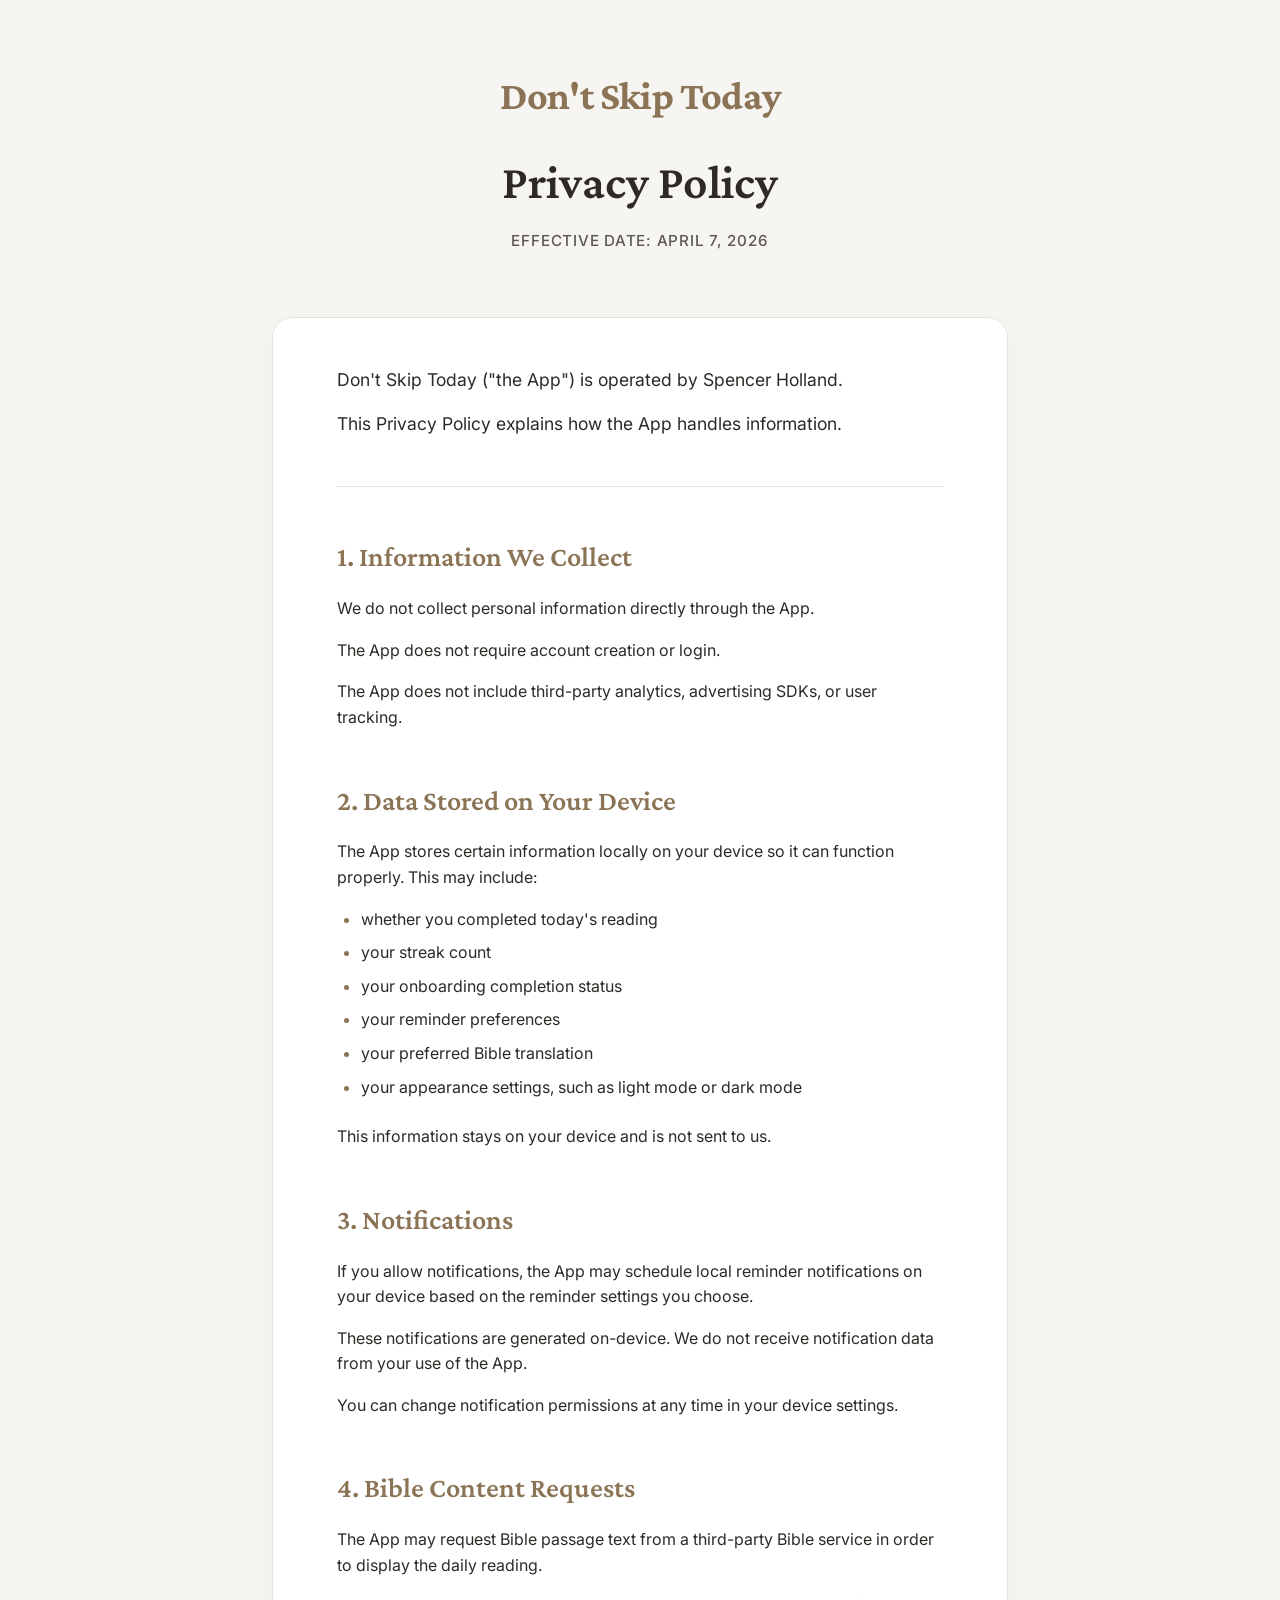
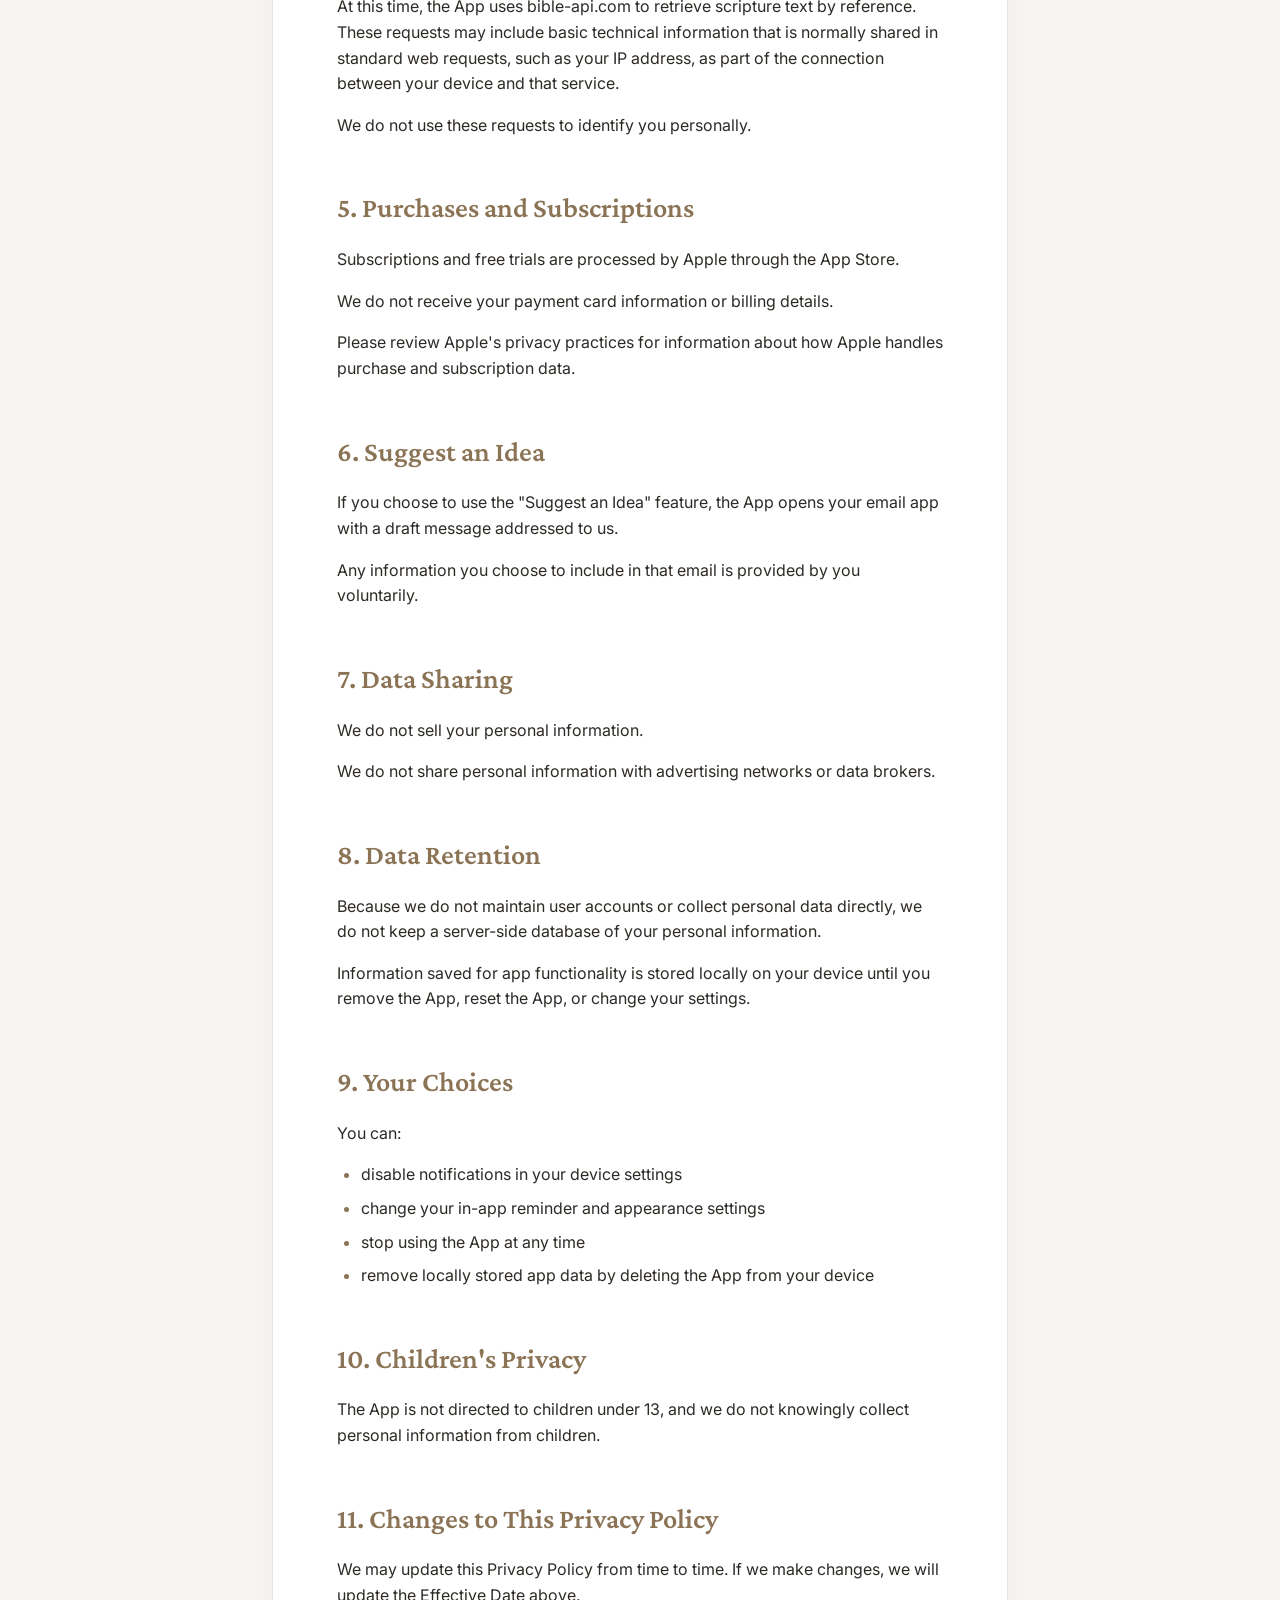
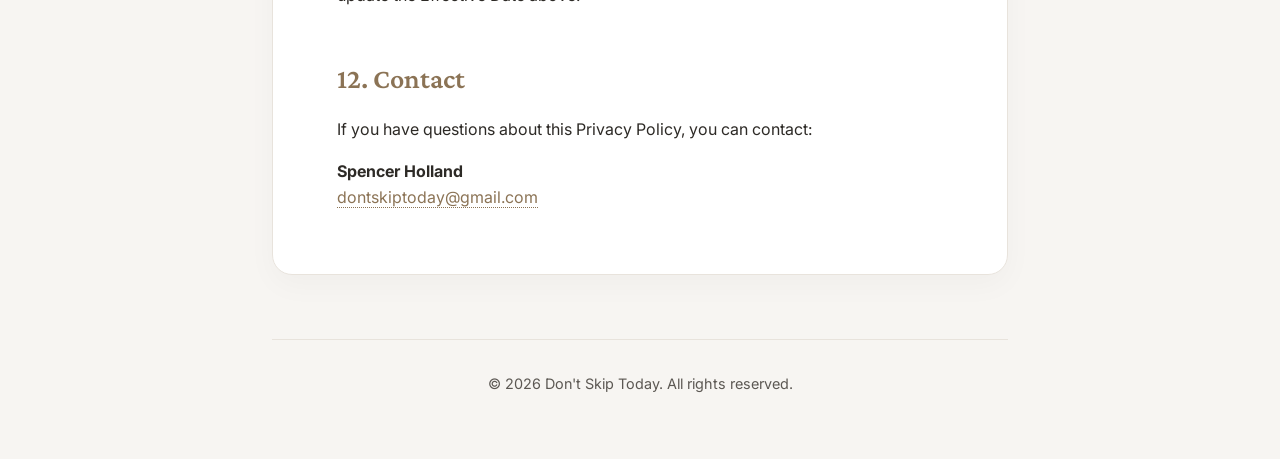
==== index.html @ a33f75e5 "Initial commit for Don't Skip Today Privacy Policy" ====
<!DOCTYPE html>
<html lang="en">
<head>
    <meta charset="UTF-8">
    <meta name="viewport" content="width=device-width, initial-scale=1.0">
    <title>Privacy Policy | Don't Skip Today</title>
    <link rel="preconnect" href="https://fonts.googleapis.com">
    <link rel="preconnect" href="https://fonts.gstatic.com" crossorigin>
    <link href="https://fonts.googleapis.com/css2?family=Crimson+Pro:ital,wght@0,400;0,600;0,700;1,400&family=Inter:wght@300;400;500;600&display=swap" rel="stylesheet">
    <style>
        :root {
            --bg-color: #f7f5f2;
            --text-primary: #2d2a26;
            --text-secondary: #5c5853;
            --accent-color: #8b7355;
            --card-bg: #ffffff;
            --border-color: #e8e3dc;
        }

        @media (prefers-color-scheme: dark) {
            :root {
                --bg-color: #1a1918;
                --text-primary: #ededed;
                --text-secondary: #a39e99;
                --accent-color: #d4b895;
                --card-bg: #242221;
                --border-color: #383533;
            }
        }

        * {
            box-sizing: border-box;
            margin: 0;
            padding: 0;
        }

        body {
            font-family: 'Inter', sans-serif;
            background-color: var(--bg-color);
            color: var(--text-primary);
            line-height: 1.6;
            -webkit-font-smoothing: antialiased;
            -moz-osx-font-smoothing: grayscale;
        }

        .container {
            max-width: 800px;
            margin: 0 auto;
            padding: 4rem 2rem;
        }

        header {
            text-align: center;
            margin-bottom: 4rem;
            animation: fadeInDown 0.8s ease-out;
        }

        .logo {
            font-family: 'Crimson Pro', serif;
            font-size: 2.5rem;
            font-weight: 700;
            color: var(--accent-color);
            margin-bottom: 1rem;
            letter-spacing: -0.02em;
        }

        h1 {
            font-family: 'Crimson Pro', serif;
            font-size: 3rem;
            font-weight: 600;
            margin-bottom: 0.5rem;
            color: var(--text-primary);
        }

        .meta {
            font-size: 0.95rem;
            color: var(--text-secondary);
            font-weight: 500;
            letter-spacing: 0.05em;
            text-transform: uppercase;
        }

        .policy-content {
            background-color: var(--card-bg);
            padding: 3rem 4rem;
            border-radius: 20px;
            box-shadow: 0 10px 30px rgba(0, 0, 0, 0.03);
            border: 1px solid var(--border-color);
            animation: fadeInUp 0.8s ease-out 0.2s both;
        }

        .intro {
            font-size: 1.1rem;
            color: var(--text-secondary);
            margin-bottom: 3rem;
            padding-bottom: 2rem;
            border-bottom: 1px solid var(--border-color);
        }

        section {
            margin-bottom: 3rem;
        }

        section:last-child {
            margin-bottom: 0;
        }

        h2 {
            font-family: 'Crimson Pro', serif;
            font-size: 1.75rem;
            font-weight: 600;
            color: var(--accent-color);
            margin-bottom: 1rem;
            display: flex;
            align-items: center;
            gap: 10px;
        }

        p {
            margin-bottom: 1rem;
            color: var(--text-primary);
            font-weight: 400;
        }

        ul {
            margin-bottom: 1.5rem;
            padding-left: 1.5rem;
            color: var(--text-primary);
        }

        li {
            margin-bottom: 0.5rem;
            position: relative;
            list-style-type: disc;
        }

        li::marker {
            color: var(--accent-color);
        }

        a {
            color: var(--accent-color);
            text-decoration: none;
            transition: opacity 0.2s;
            border-bottom: 1px dotted var(--accent-color);
        }

        a:hover {
            opacity: 0.8;
            border-bottom-style: solid;
        }

        footer {
            text-align: center;
            margin-top: 4rem;
            padding-top: 2rem;
            color: var(--text-secondary);
            font-size: 0.9rem;
            border-top: 1px solid var(--border-color);
            animation: fadeIn 1s ease-out 0.6s both;
        }

        /* Animations */
        @keyframes fadeInDown {
            from { opacity: 0; transform: translateY(-20px); }
            to { opacity: 1; transform: translateY(0); }
        }

        @keyframes fadeInUp {
            from { opacity: 0; transform: translateY(20px); }
            to { opacity: 1; transform: translateY(0); }
        }

        @keyframes fadeIn {
            from { opacity: 0; }
            to { opacity: 1; }
        }

        @media (max-width: 768px) {
            .container {
                padding: 2rem 1rem;
            }
            .policy-content {
                padding: 2rem;
            }
            h1 {
                font-size: 2.25rem;
            }
        }
    </style>
</head>
<body>

    <div class="container">
        <header>
            <div class="logo">Don't Skip Today</div>
            <h1>Privacy Policy</h1>
            <div class="meta">Effective Date: April 7, 2026</div>
        </header>

        <main class="policy-content">
            <div class="intro">
                <p>Don't Skip Today ("the App") is operated by Spencer Holland.</p>
                <p>This Privacy Policy explains how the App handles information.</p>
            </div>

            <section>
                <h2>1. Information We Collect</h2>
                <p>We do not collect personal information directly through the App.</p>
                <p>The App does not require account creation or login.</p>
                <p>The App does not include third-party analytics, advertising SDKs, or user tracking.</p>
            </section>

            <section>
                <h2>2. Data Stored on Your Device</h2>
                <p>The App stores certain information locally on your device so it can function properly. This may include:</p>
                <ul>
                    <li>whether you completed today's reading</li>
                    <li>your streak count</li>
                    <li>your onboarding completion status</li>
                    <li>your reminder preferences</li>
                    <li>your preferred Bible translation</li>
                    <li>your appearance settings, such as light mode or dark mode</li>
                </ul>
                <p>This information stays on your device and is not sent to us.</p>
            </section>

            <section>
                <h2>3. Notifications</h2>
                <p>If you allow notifications, the App may schedule local reminder notifications on your device based on the reminder settings you choose.</p>
                <p>These notifications are generated on-device. We do not receive notification data from your use of the App.</p>
                <p>You can change notification permissions at any time in your device settings.</p>
            </section>

            <section>
                <h2>4. Bible Content Requests</h2>
                <p>The App may request Bible passage text from a third-party Bible service in order to display the daily reading.</p>
                <p>At this time, the App uses bible-api.com to retrieve scripture text by reference. These requests may include basic technical information that is normally shared in standard web requests, such as your IP address, as part of the connection between your device and that service.</p>
                <p>We do not use these requests to identify you personally.</p>
            </section>

            <section>
                <h2>5. Purchases and Subscriptions</h2>
                <p>Subscriptions and free trials are processed by Apple through the App Store.</p>
                <p>We do not receive your payment card information or billing details.</p>
                <p>Please review Apple's privacy practices for information about how Apple handles purchase and subscription data.</p>
            </section>

            <section>
                <h2>6. Suggest an Idea</h2>
                <p>If you choose to use the "Suggest an Idea" feature, the App opens your email app with a draft message addressed to us.</p>
                <p>Any information you choose to include in that email is provided by you voluntarily.</p>
            </section>

            <section>
                <h2>7. Data Sharing</h2>
                <p>We do not sell your personal information.</p>
                <p>We do not share personal information with advertising networks or data brokers.</p>
            </section>

            <section>
                <h2>8. Data Retention</h2>
                <p>Because we do not maintain user accounts or collect personal data directly, we do not keep a server-side database of your personal information.</p>
                <p>Information saved for app functionality is stored locally on your device until you remove the App, reset the App, or change your settings.</p>
            </section>

            <section>
                <h2>9. Your Choices</h2>
                <p>You can:</p>
                <ul>
                    <li>disable notifications in your device settings</li>
                    <li>change your in-app reminder and appearance settings</li>
                    <li>stop using the App at any time</li>
                    <li>remove locally stored app data by deleting the App from your device</li>
                </ul>
            </section>

            <section>
                <h2>10. Children's Privacy</h2>
                <p>The App is not directed to children under 13, and we do not knowingly collect personal information from children.</p>
            </section>

            <section>
                <h2>11. Changes to This Privacy Policy</h2>
                <p>We may update this Privacy Policy from time to time. If we make changes, we will update the Effective Date above.</p>
            </section>

            <section>
                <h2>12. Contact</h2>
                <p>If you have questions about this Privacy Policy, you can contact:</p>
                <p><strong>Spencer Holland</strong><br>
                <a href="mailto:dontskiptoday@gmail.com">dontskiptoday@gmail.com</a></p>
            </section>

        </main>

        <footer>
            &copy; 2026 Don't Skip Today. All rights reserved.
        </footer>
    </div>

</body>
</html>
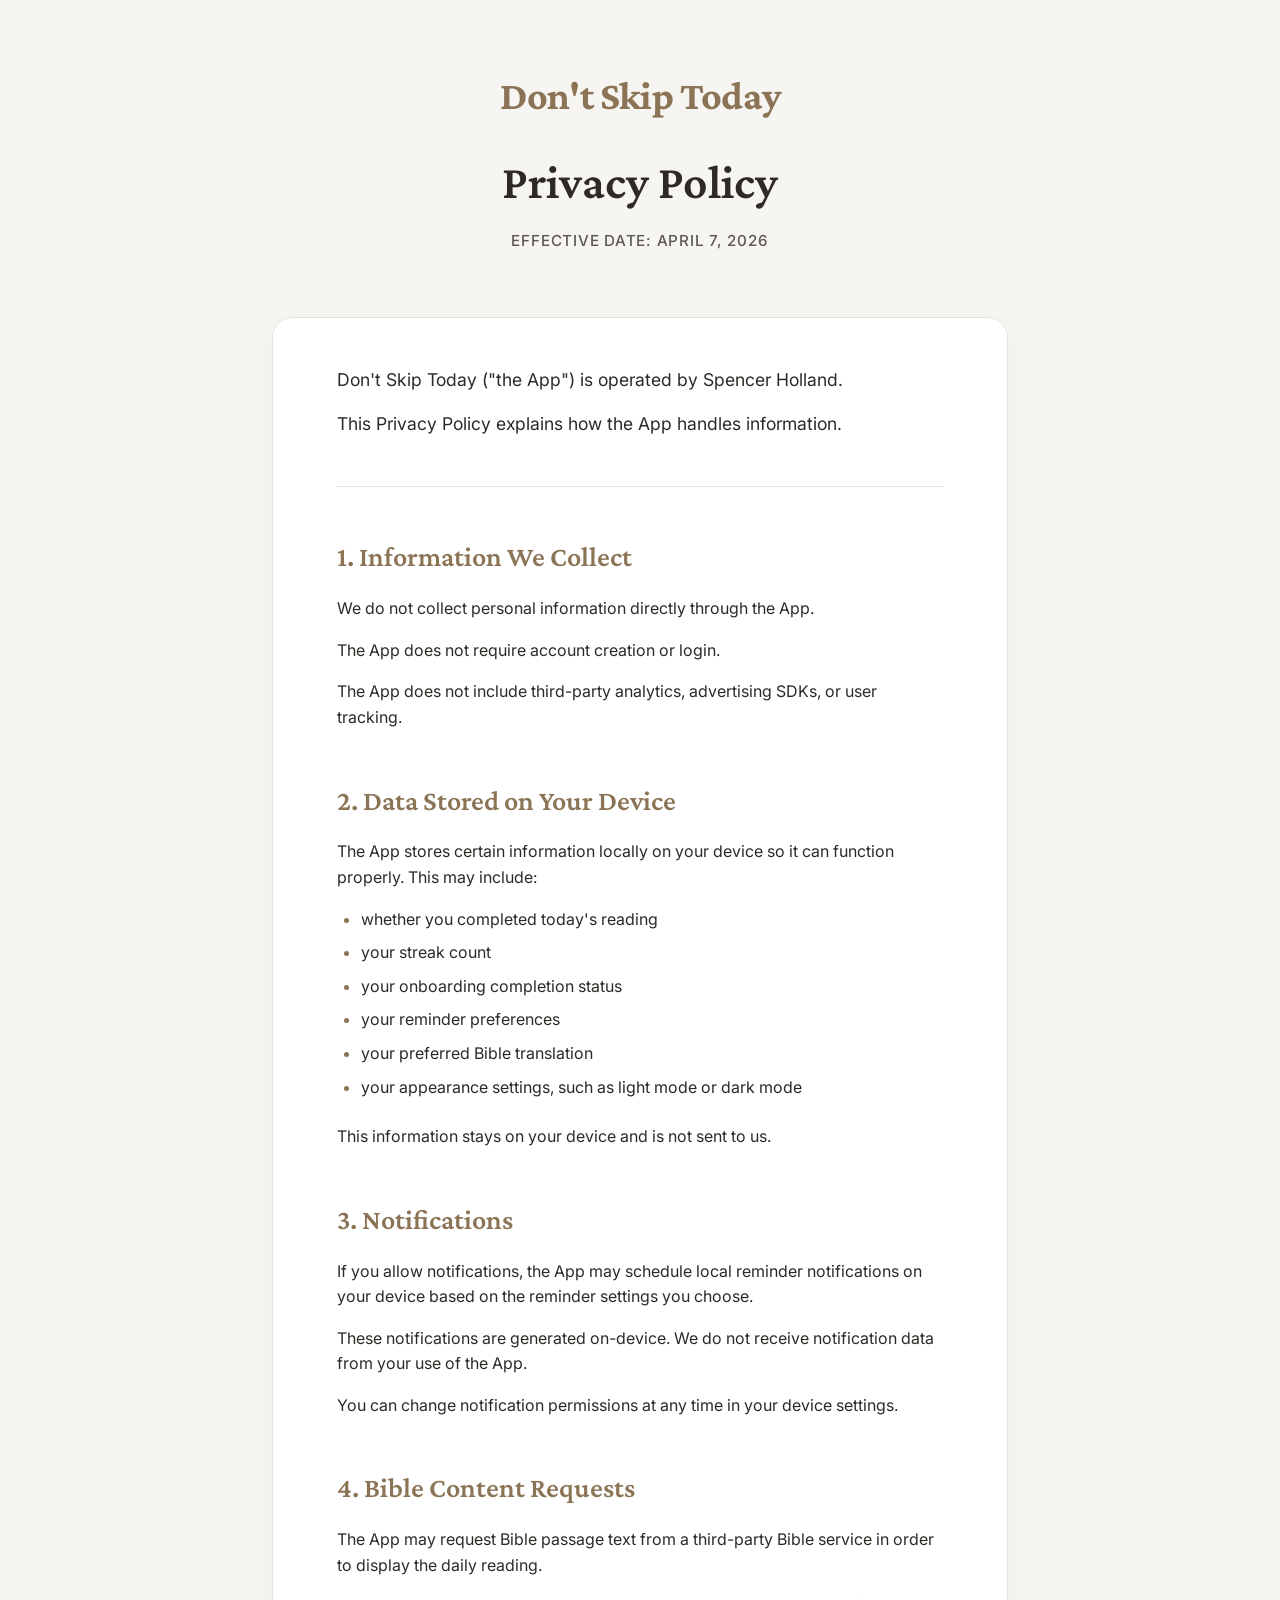
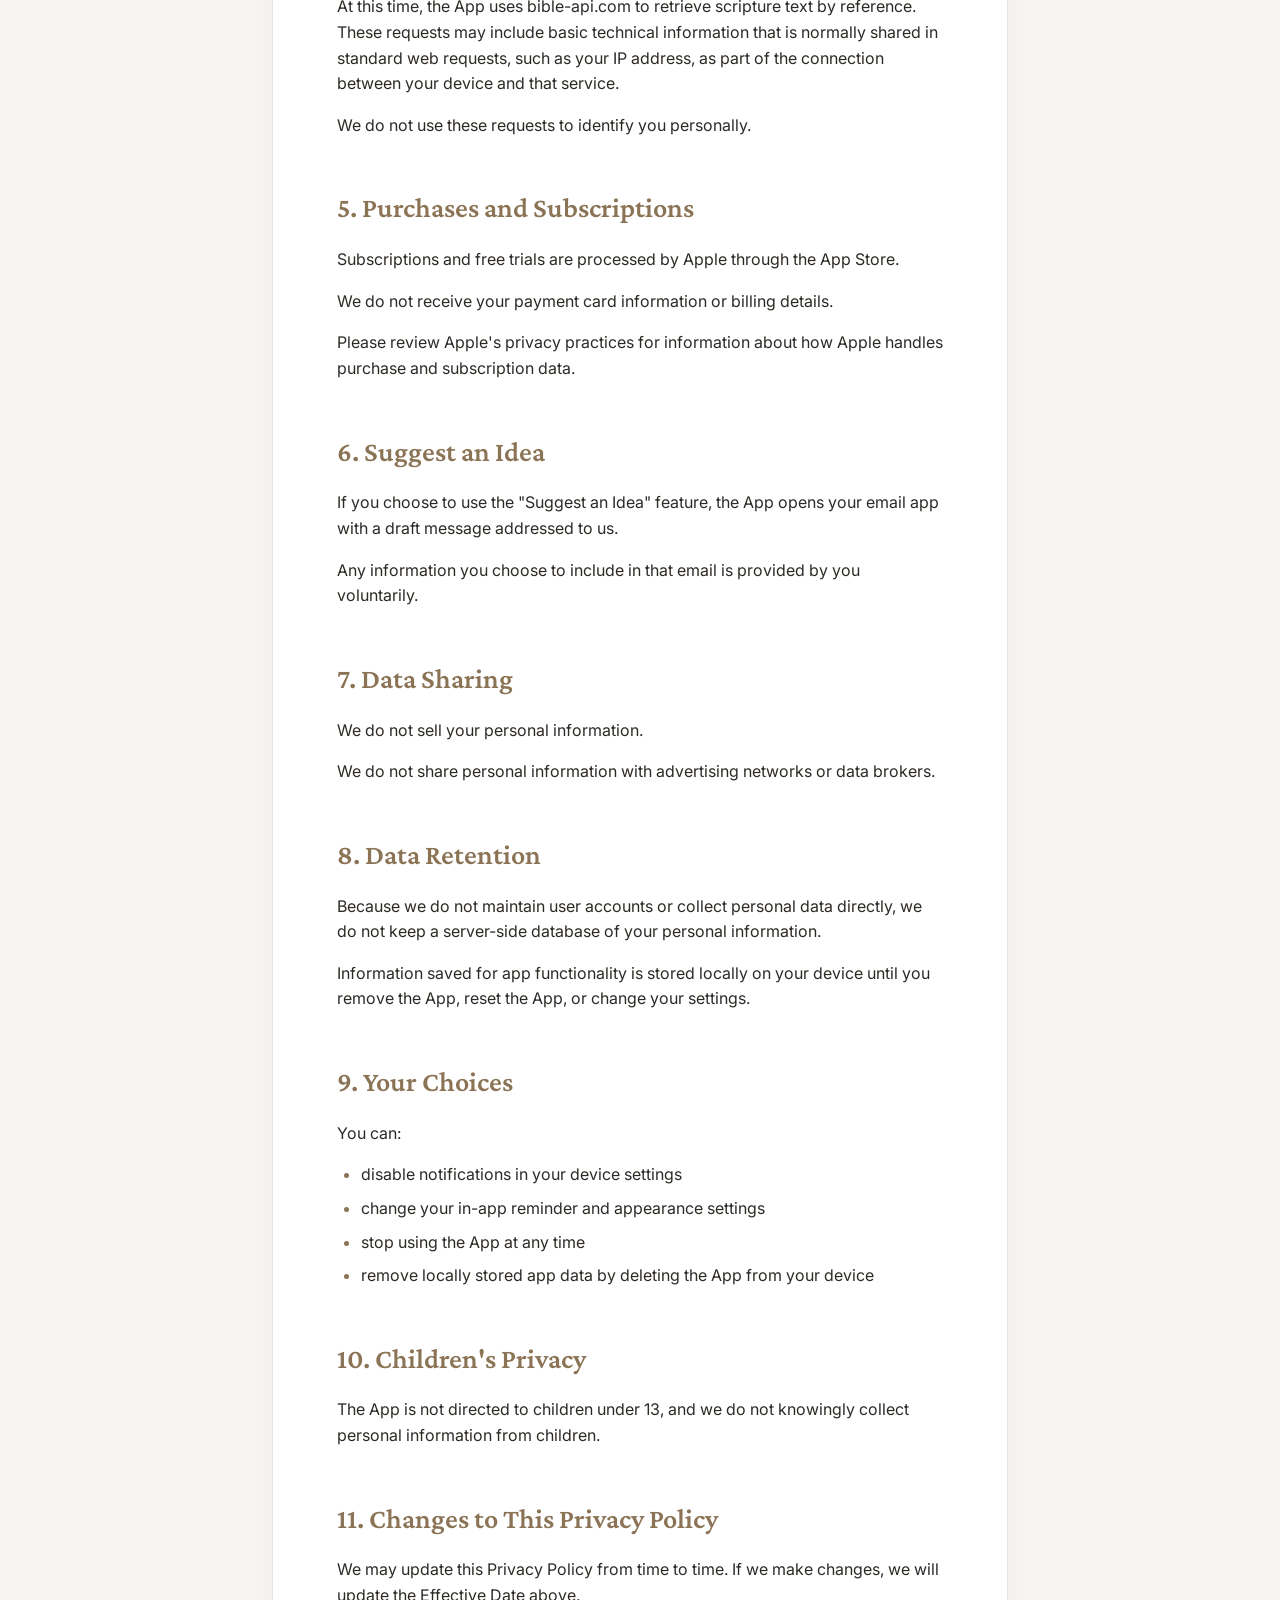
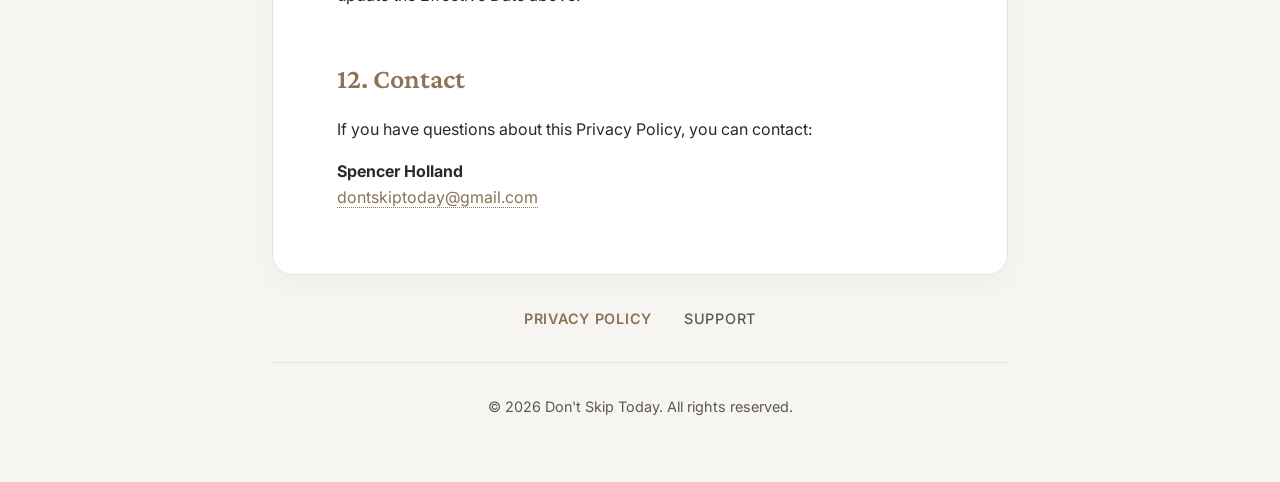
==== commit 8c8575d2: "Add support page and shared style system" ====
--- a/index.html
+++ b/index.html
@@ -7,187 +7,8 @@
     <link rel="preconnect" href="https://fonts.googleapis.com">
     <link rel="preconnect" href="https://fonts.gstatic.com" crossorigin>
     <link href="https://fonts.googleapis.com/css2?family=Crimson+Pro:ital,wght@0,400;0,600;0,700;1,400&family=Inter:wght@300;400;500;600&display=swap" rel="stylesheet">
-    <style>
-        :root {
-            --bg-color: #f7f5f2;
-            --text-primary: #2d2a26;
-            --text-secondary: #5c5853;
-            --accent-color: #8b7355;
-            --card-bg: #ffffff;
-            --border-color: #e8e3dc;
-        }
+    <link rel="stylesheet" href="style.css">
 
-        @media (prefers-color-scheme: dark) {
-            :root {
-                --bg-color: #1a1918;
-                --text-primary: #ededed;
-                --text-secondary: #a39e99;
-                --accent-color: #d4b895;
-                --card-bg: #242221;
-                --border-color: #383533;
-            }
-        }
-
-        * {
-            box-sizing: border-box;
-            margin: 0;
-            padding: 0;
-        }
-
-        body {
-            font-family: 'Inter', sans-serif;
-            background-color: var(--bg-color);
-            color: var(--text-primary);
-            line-height: 1.6;
-            -webkit-font-smoothing: antialiased;
-            -moz-osx-font-smoothing: grayscale;
-        }
-
-        .container {
-            max-width: 800px;
-            margin: 0 auto;
-            padding: 4rem 2rem;
-        }
-
-        header {
-            text-align: center;
-            margin-bottom: 4rem;
-            animation: fadeInDown 0.8s ease-out;
-        }
-
-        .logo {
-            font-family: 'Crimson Pro', serif;
-            font-size: 2.5rem;
-            font-weight: 700;
-            color: var(--accent-color);
-            margin-bottom: 1rem;
-            letter-spacing: -0.02em;
-        }
-
-        h1 {
-            font-family: 'Crimson Pro', serif;
-            font-size: 3rem;
-            font-weight: 600;
-            margin-bottom: 0.5rem;
-            color: var(--text-primary);
-        }
-
-        .meta {
-            font-size: 0.95rem;
-            color: var(--text-secondary);
-            font-weight: 500;
-            letter-spacing: 0.05em;
-            text-transform: uppercase;
-        }
-
-        .policy-content {
-            background-color: var(--card-bg);
-            padding: 3rem 4rem;
-            border-radius: 20px;
-            box-shadow: 0 10px 30px rgba(0, 0, 0, 0.03);
-            border: 1px solid var(--border-color);
-            animation: fadeInUp 0.8s ease-out 0.2s both;
-        }
-
-        .intro {
-            font-size: 1.1rem;
-            color: var(--text-secondary);
-            margin-bottom: 3rem;
-            padding-bottom: 2rem;
-            border-bottom: 1px solid var(--border-color);
-        }
-
-        section {
-            margin-bottom: 3rem;
-        }
-
-        section:last-child {
-            margin-bottom: 0;
-        }
-
-        h2 {
-            font-family: 'Crimson Pro', serif;
-            font-size: 1.75rem;
-            font-weight: 600;
-            color: var(--accent-color);
-            margin-bottom: 1rem;
-            display: flex;
-            align-items: center;
-            gap: 10px;
-        }
-
-        p {
-            margin-bottom: 1rem;
-            color: var(--text-primary);
-            font-weight: 400;
-        }
-
-        ul {
-            margin-bottom: 1.5rem;
-            padding-left: 1.5rem;
-            color: var(--text-primary);
-        }
-
-        li {
-            margin-bottom: 0.5rem;
-            position: relative;
-            list-style-type: disc;
-        }
-
-        li::marker {
-            color: var(--accent-color);
-        }
-
-        a {
-            color: var(--accent-color);
-            text-decoration: none;
-            transition: opacity 0.2s;
-            border-bottom: 1px dotted var(--accent-color);
-        }
-
-        a:hover {
-            opacity: 0.8;
-            border-bottom-style: solid;
-        }
-
-        footer {
-            text-align: center;
-            margin-top: 4rem;
-            padding-top: 2rem;
-            color: var(--text-secondary);
-            font-size: 0.9rem;
-            border-top: 1px solid var(--border-color);
-            animation: fadeIn 1s ease-out 0.6s both;
-        }
-
-        /* Animations */
-        @keyframes fadeInDown {
-            from { opacity: 0; transform: translateY(-20px); }
-            to { opacity: 1; transform: translateY(0); }
-        }
-
-        @keyframes fadeInUp {
-            from { opacity: 0; transform: translateY(20px); }
-            to { opacity: 1; transform: translateY(0); }
-        }
-
-        @keyframes fadeIn {
-            from { opacity: 0; }
-            to { opacity: 1; }
-        }
-
-        @media (max-width: 768px) {
-            .container {
-                padding: 2rem 1rem;
-            }
-            .policy-content {
-                padding: 2rem;
-            }
-            h1 {
-                font-size: 2.25rem;
-            }
-        }
-    </style>
 </head>
 <body>
 
@@ -198,7 +19,7 @@
             <div class="meta">Effective Date: April 7, 2026</div>
         </header>
 
-        <main class="policy-content">
+        <main class="content-card">
             <div class="intro">
                 <p>Don't Skip Today ("the App") is operated by Spencer Holland.</p>
                 <p>This Privacy Policy explains how the App handles information.</p>
@@ -294,6 +115,11 @@
 
         </main>
 
+        <div class="nav-links">
+            <a href="index.html" class="active">Privacy Policy</a>
+            <a href="support.html">Support</a>
+        </div>
+
         <footer>
             &copy; 2026 Don't Skip Today. All rights reserved.
         </footer>
--- a/style.css
+++ b/style.css
@@ -0,0 +1,204 @@
+:root {
+    --bg-color: #f7f5f2;
+    --text-primary: #2d2a26;
+    --text-secondary: #5c5853;
+    --accent-color: #8b7355;
+    --card-bg: #ffffff;
+    --border-color: #e8e3dc;
+}
+
+@media (prefers-color-scheme: dark) {
+    :root {
+        --bg-color: #1a1918;
+        --text-primary: #ededed;
+        --text-secondary: #a39e99;
+        --accent-color: #d4b895;
+        --card-bg: #242221;
+        --border-color: #383533;
+    }
+}
+
+* {
+    box-sizing: border-box;
+    margin: 0;
+    padding: 0;
+}
+
+body {
+    font-family: 'Inter', sans-serif;
+    background-color: var(--bg-color);
+    color: var(--text-primary);
+    line-height: 1.6;
+    -webkit-font-smoothing: antialiased;
+    -moz-osx-font-smoothing: grayscale;
+}
+
+.container {
+    max-width: 800px;
+    margin: 0 auto;
+    padding: 4rem 2rem;
+}
+
+header {
+    text-align: center;
+    margin-bottom: 4rem;
+    animation: fadeInDown 0.8s ease-out;
+}
+
+.logo {
+    font-family: 'Crimson Pro', serif;
+    font-size: 2.5rem;
+    font-weight: 700;
+    color: var(--accent-color);
+    margin-bottom: 1rem;
+    letter-spacing: -0.02em;
+}
+
+h1 {
+    font-family: 'Crimson Pro', serif;
+    font-size: 3rem;
+    font-weight: 600;
+    margin-bottom: 0.5rem;
+    color: var(--text-primary);
+}
+
+.meta {
+    font-size: 0.95rem;
+    color: var(--text-secondary);
+    font-weight: 500;
+    letter-spacing: 0.05em;
+    text-transform: uppercase;
+}
+
+.content-card {
+    background-color: var(--card-bg);
+    padding: 3rem 4rem;
+    border-radius: 20px;
+    box-shadow: 0 10px 30px rgba(0, 0, 0, 0.03);
+    border: 1px solid var(--border-color);
+    animation: fadeInUp 0.8s ease-out 0.2s both;
+}
+
+.intro {
+    font-size: 1.1rem;
+    color: var(--text-secondary);
+    margin-bottom: 3rem;
+    padding-bottom: 2rem;
+    border-bottom: 1px solid var(--border-color);
+}
+
+section {
+    margin-bottom: 3rem;
+}
+
+section:last-child {
+    margin-bottom: 0;
+}
+
+h2 {
+    font-family: 'Crimson Pro', serif;
+    font-size: 1.75rem;
+    font-weight: 600;
+    color: var(--accent-color);
+    margin-bottom: 1rem;
+    display: flex;
+    align-items: center;
+    gap: 10px;
+}
+
+p {
+    margin-bottom: 1rem;
+    color: var(--text-primary);
+    font-weight: 400;
+}
+
+ul {
+    margin-bottom: 1.5rem;
+    padding-left: 1.5rem;
+    color: var(--text-primary);
+}
+
+li {
+    margin-bottom: 0.5rem;
+    position: relative;
+    list-style-type: disc;
+}
+
+li::marker {
+    color: var(--accent-color);
+}
+
+a {
+    color: var(--accent-color);
+    text-decoration: none;
+    transition: opacity 0.2s;
+    border-bottom: 1px dotted var(--accent-color);
+}
+
+a:hover {
+    opacity: 0.8;
+    border-bottom-style: solid;
+}
+
+.nav-links {
+    margin-top: 2rem;
+    display: flex;
+    justify-content: center;
+    gap: 2rem;
+}
+
+.nav-links a {
+    font-size: 0.9rem;
+    font-weight: 500;
+    color: var(--text-secondary);
+    border-bottom: none;
+    text-transform: uppercase;
+    letter-spacing: 0.05em;
+}
+
+.nav-links a:hover {
+    color: var(--accent-color);
+}
+
+.nav-links a.active {
+    color: var(--accent-color);
+    font-weight: 600;
+}
+
+footer {
+    text-align: center;
+    margin-top: 2rem;
+    padding-top: 2rem;
+    color: var(--text-secondary);
+    font-size: 0.9rem;
+    border-top: 1px solid var(--border-color);
+    animation: fadeIn 1s ease-out 0.6s both;
+}
+
+/* Animations */
+@keyframes fadeInDown {
+    from { opacity: 0; transform: translateY(-20px); }
+    to { opacity: 1; transform: translateY(0); }
+}
+
+@keyframes fadeInUp {
+    from { opacity: 0; transform: translateY(20px); }
+    to { opacity: 1; transform: translateY(0); }
+}
+
+@keyframes fadeIn {
+    from { opacity: 0; }
+    to { opacity: 1; }
+}
+
+@media (max-width: 768px) {
+    .container {
+        padding: 2rem 1rem;
+    }
+    .content-card {
+        padding: 2rem;
+    }
+    h1 {
+        font-size: 2.25rem;
+    }
+}
